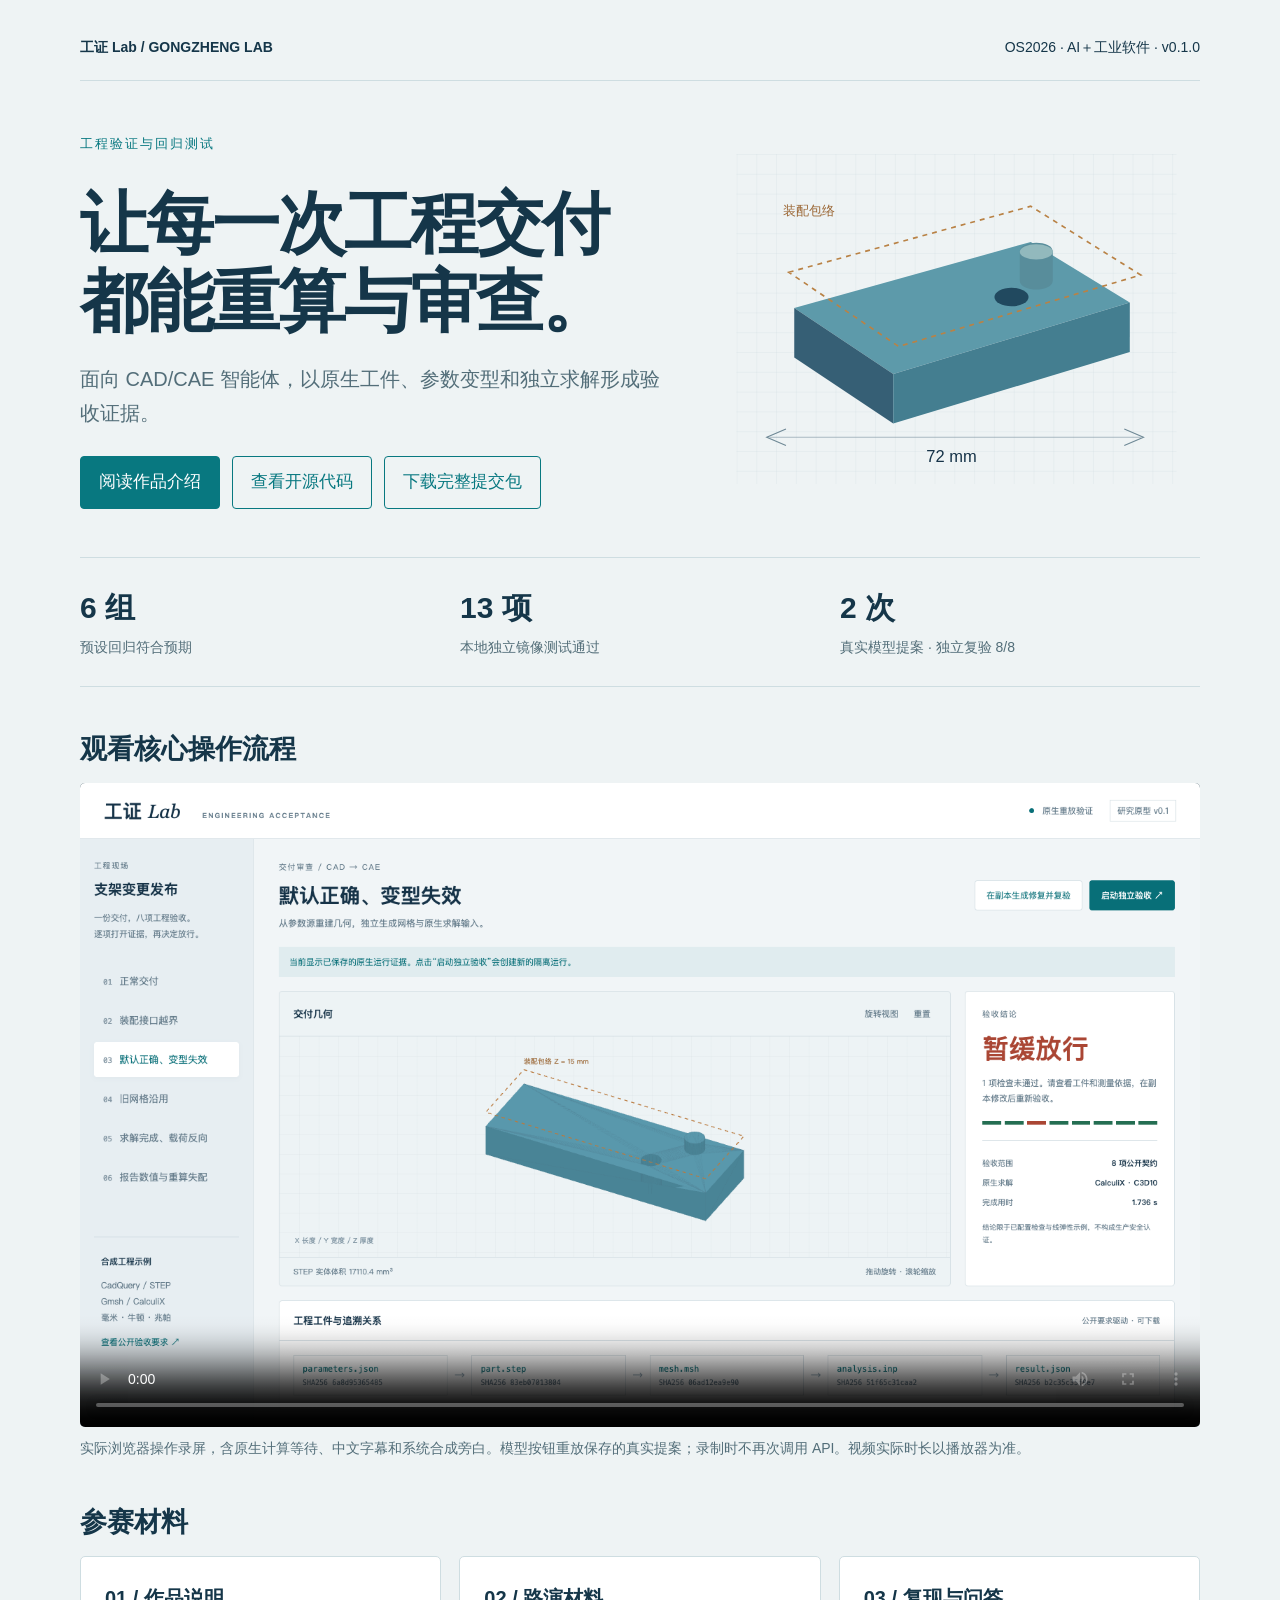
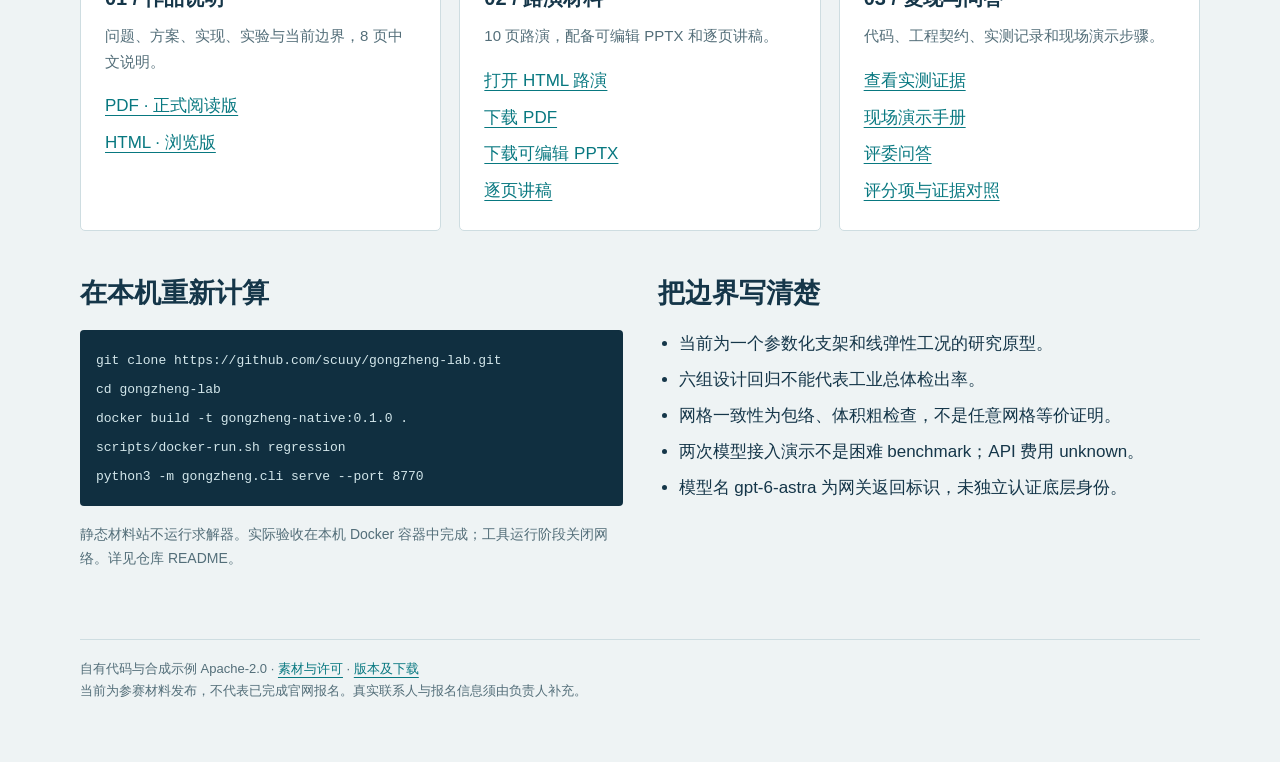
==== docs/site/index.html @ 2268a294 "Add Chinese competition materials and review portal" ====
<!doctype html><html lang="zh-CN"><meta charset="utf-8"><meta name="viewport" content="width=device-width,initial-scale=1"><title>工证 Lab · 参赛材料</title><style>
:root{color-scheme:light;--ink:#153649;--muted:#536e79;--line:#cedde1;--teal:#087880}*{box-sizing:border-box}body{margin:0;color:var(--ink);background:#eef3f4;font:17px/1.7 -apple-system,BlinkMacSystemFont,"PingFang SC","Microsoft Yahei",sans-serif}main{max-width:1180px;margin:auto;padding:36px 30px 60px}header{display:flex;justify-content:space-between;border-bottom:1px solid var(--line);padding-bottom:20px;font-size:14px}a{color:var(--teal);text-decoration-thickness:1px;text-underline-offset:4px}h1{font-size:clamp(40px,6vw,68px);line-height:1.15;letter-spacing:-2px;margin:26px 0 22px}h2{font-size:27px;line-height:1.4;margin:0 0 14px}h3{font-size:20px;margin:0 0 8px}p{margin:0 0 18px}.hero{display:grid;grid-template-columns:1.1fr .9fr;gap:38px;align-items:center;padding:48px 0}.hero img{width:100%;max-height:330px}.eyebrow{font-size:13px;letter-spacing:2px;color:var(--teal)}.intro{color:var(--muted);font-size:20px;max-width:640px}.actions{display:flex;flex-wrap:wrap;gap:12px;margin-top:26px}.button{display:inline-block;padding:11px 18px;background:var(--teal);color:white;text-decoration:none;border:1px solid var(--teal);border-radius:4px}.button.secondary{background:transparent;color:var(--teal)}.metrics{display:grid;grid-template-columns:repeat(3,1fr);border-block:1px solid var(--line);padding:24px 0;gap:20px}.metric strong{font-size:30px;display:block}.metric span{color:var(--muted);font-size:14px}section{margin-top:44px}.cards{display:grid;grid-template-columns:repeat(3,1fr);gap:18px}.card{padding:24px;background:#fff;border:1px solid var(--line);border-radius:5px}.card p{font-size:15px;color:var(--muted)}.card a{display:block;margin-top:8px}video{width:100%;max-height:660px;background:#112d3d;border-radius:5px}.note{font-size:14px;color:var(--muted)}.two{display:grid;grid-template-columns:1fr 1fr;gap:35px}ul{padding-left:21px}li{margin:7px 0}footer{border-top:1px solid var(--line);margin-top:50px;padding-top:18px;font-size:13px;color:var(--muted)}code{font-size:13px}pre{padding:16px;background:#102f40;color:#d3e7eb;overflow:auto;border-radius:4px}@media(max-width:720px){main{padding:22px 18px}.hero,.cards,.two{grid-template-columns:1fr}.hero{padding:30px 0}.hero img{max-height:220px}.metrics{gap:8px}.metric strong{font-size:24px}header{font-size:12px}.intro{font-size:18px}}
</style><main><header><b>工证 Lab / GONGZHENG LAB</b><span>OS2026 · AI＋工业软件 · v0.1.0</span></header>
<div class="hero"><div><span class="eyebrow">工程验证与回归测试</span><h1>让每一次工程交付<br>都能重算与审查。</h1><p class="intro">面向 CAD/CAE 智能体，以原生工件、参数变型和独立求解形成验收证据。</p><div class="actions"><a class="button" href="作品介绍.pdf">阅读作品介绍</a><a class="button secondary" href="https://github.com/scuuy/gongzheng-lab">查看开源代码</a><a class="button secondary" href="https://github.com/scuuy/gongzheng-lab/releases/download/v0.1.0/gongzheng-lab-os2026-v0.1.0.zip">下载完整提交包</a></div></div><img src="assets/engineering.svg" alt="参数源到几何、网格与求解的工程链示意"></div>
<div class="metrics"><div class="metric"><strong>6 组</strong><span>预设回归符合预期</span></div><div class="metric"><strong>13 项</strong><span>本地独立镜像测试通过</span></div><div class="metric"><strong>2 次</strong><span>真实模型提案 · 独立复验 8/8</span></div></div>
<section><h2>观看核心操作流程</h2><video controls preload="metadata" poster="assets/product-variant.png"><source src="https://github.com/scuuy/gongzheng-lab/releases/download/v0.1.0/gongzheng-lab-demo.mp4" type="video/mp4"><a href="https://github.com/scuuy/gongzheng-lab/releases/download/v0.1.0/gongzheng-lab-demo.mp4">下载视频</a></video><p class="note">实际浏览器操作录屏，含原生计算等待、中文字幕和系统合成旁白。模型按钮重放保存的真实提案；录制时不再次调用 API。视频实际时长以播放器为准。</p></section>
<section><h2>参赛材料</h2><div class="cards"><article class="card"><h3>01 / 作品说明</h3><p>问题、方案、实现、实验与当前边界，8 页中文说明。</p><a href="作品介绍.pdf">PDF · 正式阅读版</a><a href="作品介绍.html">HTML · 浏览版</a></article><article class="card"><h3>02 / 路演材料</h3><p>10 页路演，配备可编辑 PPTX 和逐页讲稿。</p><a href="路演.html">打开 HTML 路演</a><a href="路演.pdf">下载 PDF</a><a href="路演.pptx">下载可编辑 PPTX</a><a href="路演讲稿.md">逐页讲稿</a></article><article class="card"><h3>03 / 复现与问答</h3><p>代码、工程契约、实测记录和现场演示步骤。</p><a href="https://github.com/scuuy/gongzheng-lab/tree/main/docs/evidence">查看实测证据</a><a href="现场演示手册.md">现场演示手册</a><a href="评委问答.md">评委问答</a><a href="评分项映射.md">评分项与证据对照</a></article></div></section>
<section class="two"><div><h2>在本机重新计算</h2><pre><code>git clone https://github.com/scuuy/gongzheng-lab.git
cd gongzheng-lab
docker build -t gongzheng-native:0.1.0 .
scripts/docker-run.sh regression
python3 -m gongzheng.cli serve --port 8770</code></pre><p class="note">静态材料站不运行求解器。实际验收在本机 Docker 容器中完成；工具运行阶段关闭网络。详见仓库 README。</p></div><div><h2>把边界写清楚</h2><ul><li>当前为一个参数化支架和线弹性工况的研究原型。</li><li>六组设计回归不能代表工业总体检出率。</li><li>网格一致性为包络、体积粗检查，不是任意网格等价证明。</li><li>两次模型接入演示不是困难 benchmark；API 费用 unknown。</li><li>模型名 gpt-6-astra 为网关返回标识，未独立认证底层身份。</li></ul></div></section>
<footer>自有代码与合成示例 Apache-2.0 · <a href="素材与许可.md">素材与许可</a> · <a href="https://github.com/scuuy/gongzheng-lab/releases/tag/v0.1.0">版本及下载</a><br>当前为参赛材料发布，不代表已完成官网报名。真实联系人与报名信息须由负责人补充。</footer></main></html>
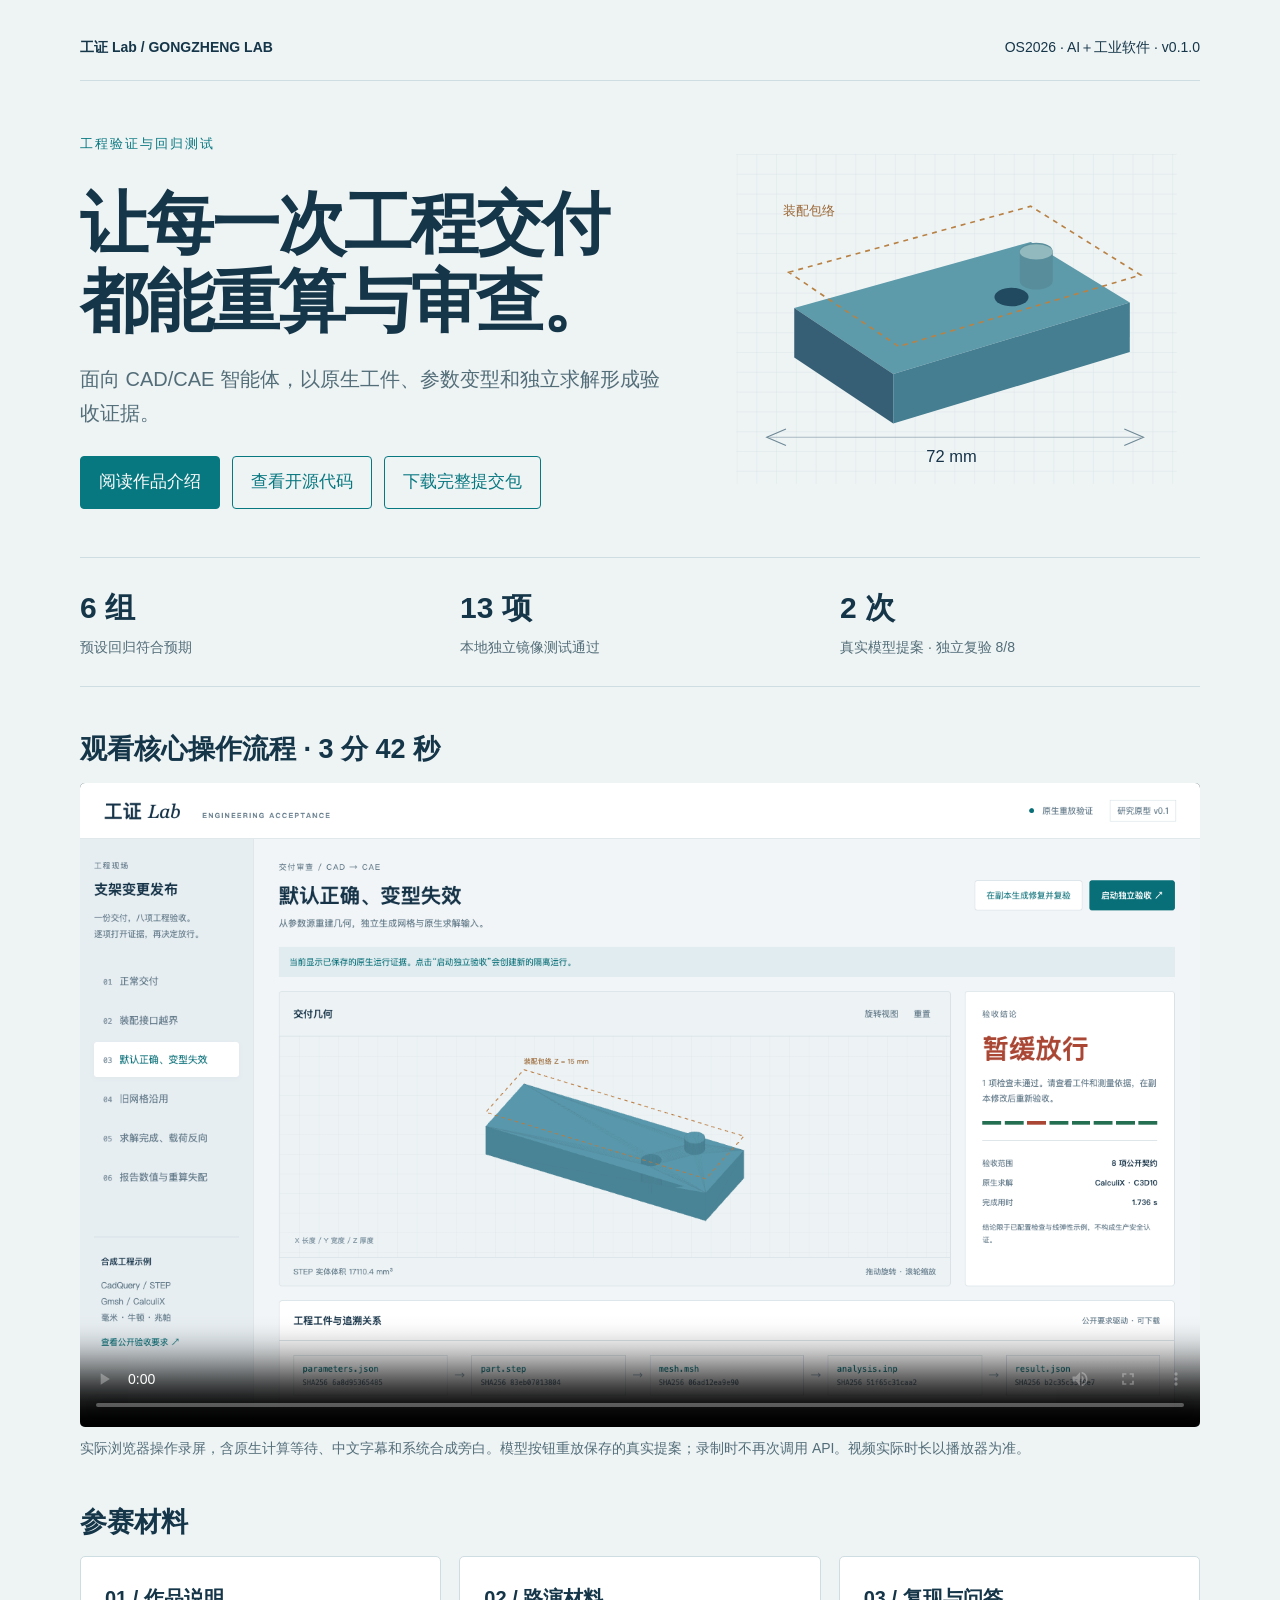
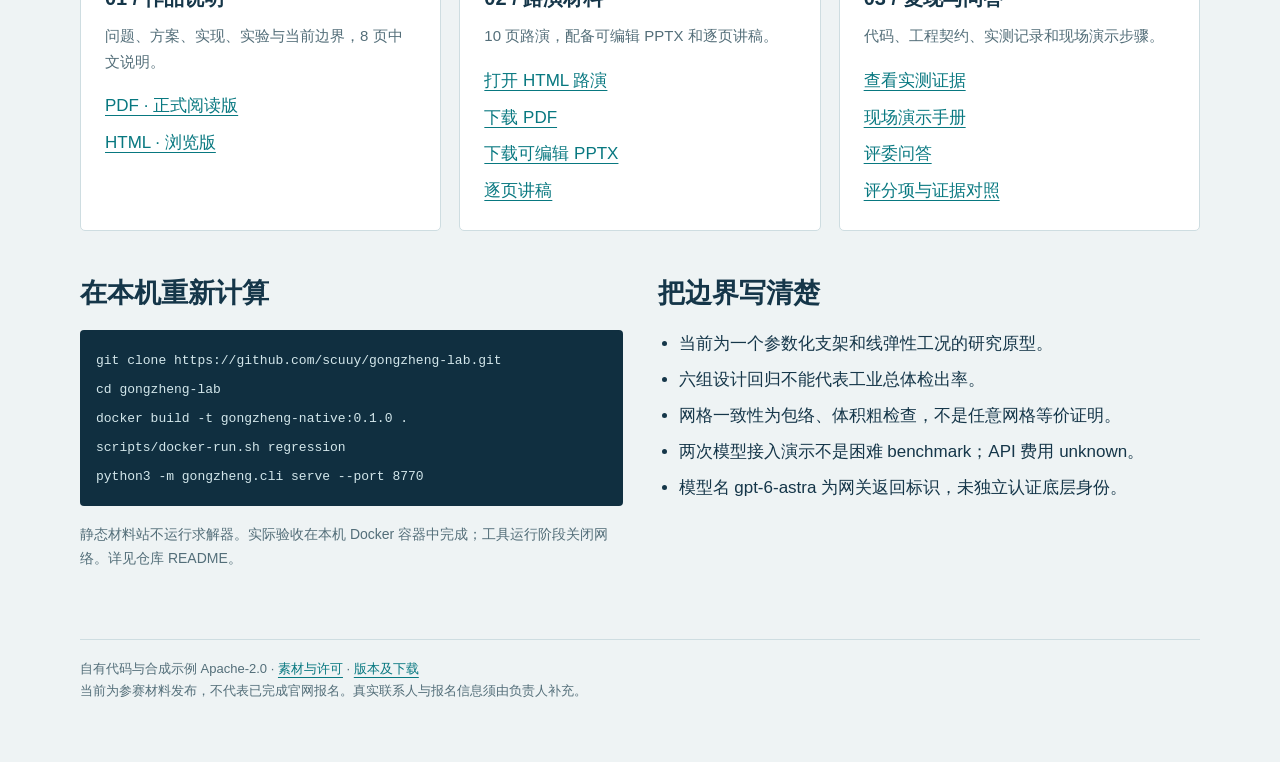
==== commit f85f0ec7: "Document release links and cross-platform evidence" ====
--- a/docs/site/index.html
+++ b/docs/site/index.html
@@ -1,9 +1,9 @@
 <!doctype html><html lang="zh-CN"><meta charset="utf-8"><meta name="viewport" content="width=device-width,initial-scale=1"><title>工证 Lab · 参赛材料</title><style>
-:root{color-scheme:light;--ink:#153649;--muted:#536e79;--line:#cedde1;--teal:#087880}*{box-sizing:border-box}body{margin:0;color:var(--ink);background:#eef3f4;font:17px/1.7 -apple-system,BlinkMacSystemFont,"PingFang SC","Microsoft Yahei",sans-serif}main{max-width:1180px;margin:auto;padding:36px 30px 60px}header{display:flex;justify-content:space-between;border-bottom:1px solid var(--line);padding-bottom:20px;font-size:14px}a{color:var(--teal);text-decoration-thickness:1px;text-underline-offset:4px}h1{font-size:clamp(40px,6vw,68px);line-height:1.15;letter-spacing:-2px;margin:26px 0 22px}h2{font-size:27px;line-height:1.4;margin:0 0 14px}h3{font-size:20px;margin:0 0 8px}p{margin:0 0 18px}.hero{display:grid;grid-template-columns:1.1fr .9fr;gap:38px;align-items:center;padding:48px 0}.hero img{width:100%;max-height:330px}.eyebrow{font-size:13px;letter-spacing:2px;color:var(--teal)}.intro{color:var(--muted);font-size:20px;max-width:640px}.actions{display:flex;flex-wrap:wrap;gap:12px;margin-top:26px}.button{display:inline-block;padding:11px 18px;background:var(--teal);color:white;text-decoration:none;border:1px solid var(--teal);border-radius:4px}.button.secondary{background:transparent;color:var(--teal)}.metrics{display:grid;grid-template-columns:repeat(3,1fr);border-block:1px solid var(--line);padding:24px 0;gap:20px}.metric strong{font-size:30px;display:block}.metric span{color:var(--muted);font-size:14px}section{margin-top:44px}.cards{display:grid;grid-template-columns:repeat(3,1fr);gap:18px}.card{padding:24px;background:#fff;border:1px solid var(--line);border-radius:5px}.card p{font-size:15px;color:var(--muted)}.card a{display:block;margin-top:8px}video{width:100%;max-height:660px;background:#112d3d;border-radius:5px}.note{font-size:14px;color:var(--muted)}.two{display:grid;grid-template-columns:1fr 1fr;gap:35px}ul{padding-left:21px}li{margin:7px 0}footer{border-top:1px solid var(--line);margin-top:50px;padding-top:18px;font-size:13px;color:var(--muted)}code{font-size:13px}pre{padding:16px;background:#102f40;color:#d3e7eb;overflow:auto;border-radius:4px}@media(max-width:720px){main{padding:22px 18px}.hero,.cards,.two{grid-template-columns:1fr}.hero{padding:30px 0}.hero img{max-height:220px}.metrics{gap:8px}.metric strong{font-size:24px}header{font-size:12px}.intro{font-size:18px}}
+:root{color-scheme:light;--ink:#153649;--muted:#536e79;--line:#cedde1;--teal:#087880}*{box-sizing:border-box}body{margin:0;color:var(--ink);background:#eef3f4;font:17px/1.7 -apple-system,BlinkMacSystemFont,"PingFang SC","Microsoft Yahei",sans-serif}main{max-width:1180px;margin:auto;padding:36px 30px 60px}header{display:flex;justify-content:space-between;border-bottom:1px solid var(--line);padding-bottom:20px;font-size:14px}a{color:var(--teal);text-decoration-thickness:1px;text-underline-offset:4px}h1{font-size:clamp(40px,6vw,68px);line-height:1.15;letter-spacing:-2px;margin:26px 0 22px}h2{font-size:27px;line-height:1.4;margin:0 0 14px}h3{font-size:20px;margin:0 0 8px}p{margin:0 0 18px}.hero{display:grid;grid-template-columns:1.1fr .9fr;gap:38px;align-items:center;padding:48px 0}.hero img{width:100%;max-height:330px}.eyebrow{font-size:13px;letter-spacing:2px;color:var(--teal)}.intro{color:var(--muted);font-size:20px;max-width:640px}.actions{display:flex;flex-wrap:wrap;gap:12px;margin-top:26px}.button{display:inline-block;padding:11px 18px;background:var(--teal);color:white;text-decoration:none;border:1px solid var(--teal);border-radius:4px}.button.secondary{background:transparent;color:var(--teal)}.metrics{display:grid;grid-template-columns:repeat(3,1fr);border-block:1px solid var(--line);padding:24px 0;gap:20px}.metric strong{font-size:30px;display:block}.metric span{color:var(--muted);font-size:14px}section{margin-top:44px}.cards{display:grid;grid-template-columns:repeat(3,1fr);gap:18px}.card{padding:24px;background:#fff;border:1px solid var(--line);border-radius:5px}.card p{font-size:15px;color:var(--muted)}.card a{display:block;margin-top:8px}video{width:100%;max-height:660px;background:#112d3d;border-radius:5px}.note{font-size:14px;color:var(--muted)}.two>*{min-width:0}.two{display:grid;grid-template-columns:1fr 1fr;gap:35px}ul{padding-left:21px}li{margin:7px 0}footer{border-top:1px solid var(--line);margin-top:50px;padding-top:18px;font-size:13px;color:var(--muted)}code{font-size:13px}pre{padding:16px;background:#102f40;color:#d3e7eb;overflow:auto;border-radius:4px}@media(max-width:720px){main{padding:22px 18px}.hero,.cards,.two{grid-template-columns:1fr}.hero{padding:30px 0}.hero img{max-height:220px}.metrics{gap:8px}.metric strong{font-size:24px}header{font-size:12px}.intro{font-size:18px}}
 </style><main><header><b>工证 Lab / GONGZHENG LAB</b><span>OS2026 · AI＋工业软件 · v0.1.0</span></header>
 <div class="hero"><div><span class="eyebrow">工程验证与回归测试</span><h1>让每一次工程交付<br>都能重算与审查。</h1><p class="intro">面向 CAD/CAE 智能体，以原生工件、参数变型和独立求解形成验收证据。</p><div class="actions"><a class="button" href="作品介绍.pdf">阅读作品介绍</a><a class="button secondary" href="https://github.com/scuuy/gongzheng-lab">查看开源代码</a><a class="button secondary" href="https://github.com/scuuy/gongzheng-lab/releases/download/v0.1.0/gongzheng-lab-os2026-v0.1.0.zip">下载完整提交包</a></div></div><img src="assets/engineering.svg" alt="参数源到几何、网格与求解的工程链示意"></div>
 <div class="metrics"><div class="metric"><strong>6 组</strong><span>预设回归符合预期</span></div><div class="metric"><strong>13 项</strong><span>本地独立镜像测试通过</span></div><div class="metric"><strong>2 次</strong><span>真实模型提案 · 独立复验 8/8</span></div></div>
-<section><h2>观看核心操作流程</h2><video controls preload="metadata" poster="assets/product-variant.png"><source src="https://github.com/scuuy/gongzheng-lab/releases/download/v0.1.0/gongzheng-lab-demo.mp4" type="video/mp4"><a href="https://github.com/scuuy/gongzheng-lab/releases/download/v0.1.0/gongzheng-lab-demo.mp4">下载视频</a></video><p class="note">实际浏览器操作录屏，含原生计算等待、中文字幕和系统合成旁白。模型按钮重放保存的真实提案；录制时不再次调用 API。视频实际时长以播放器为准。</p></section>
+<section><h2>观看核心操作流程 · 3 分 42 秒</h2><video controls preload="metadata" poster="assets/product-variant.png"><source src="https://github.com/scuuy/gongzheng-lab/releases/download/v0.1.0/gongzheng-lab-demo.mp4" type="video/mp4"><a href="https://github.com/scuuy/gongzheng-lab/releases/download/v0.1.0/gongzheng-lab-demo.mp4">下载视频</a></video><p class="note">实际浏览器操作录屏，含原生计算等待、中文字幕和系统合成旁白。模型按钮重放保存的真实提案；录制时不再次调用 API。视频实际时长以播放器为准。</p></section>
 <section><h2>参赛材料</h2><div class="cards"><article class="card"><h3>01 / 作品说明</h3><p>问题、方案、实现、实验与当前边界，8 页中文说明。</p><a href="作品介绍.pdf">PDF · 正式阅读版</a><a href="作品介绍.html">HTML · 浏览版</a></article><article class="card"><h3>02 / 路演材料</h3><p>10 页路演，配备可编辑 PPTX 和逐页讲稿。</p><a href="路演.html">打开 HTML 路演</a><a href="路演.pdf">下载 PDF</a><a href="路演.pptx">下载可编辑 PPTX</a><a href="路演讲稿.md">逐页讲稿</a></article><article class="card"><h3>03 / 复现与问答</h3><p>代码、工程契约、实测记录和现场演示步骤。</p><a href="https://github.com/scuuy/gongzheng-lab/tree/main/docs/evidence">查看实测证据</a><a href="现场演示手册.md">现场演示手册</a><a href="评委问答.md">评委问答</a><a href="评分项映射.md">评分项与证据对照</a></article></div></section>
 <section class="two"><div><h2>在本机重新计算</h2><pre><code>git clone https://github.com/scuuy/gongzheng-lab.git
 cd gongzheng-lab
